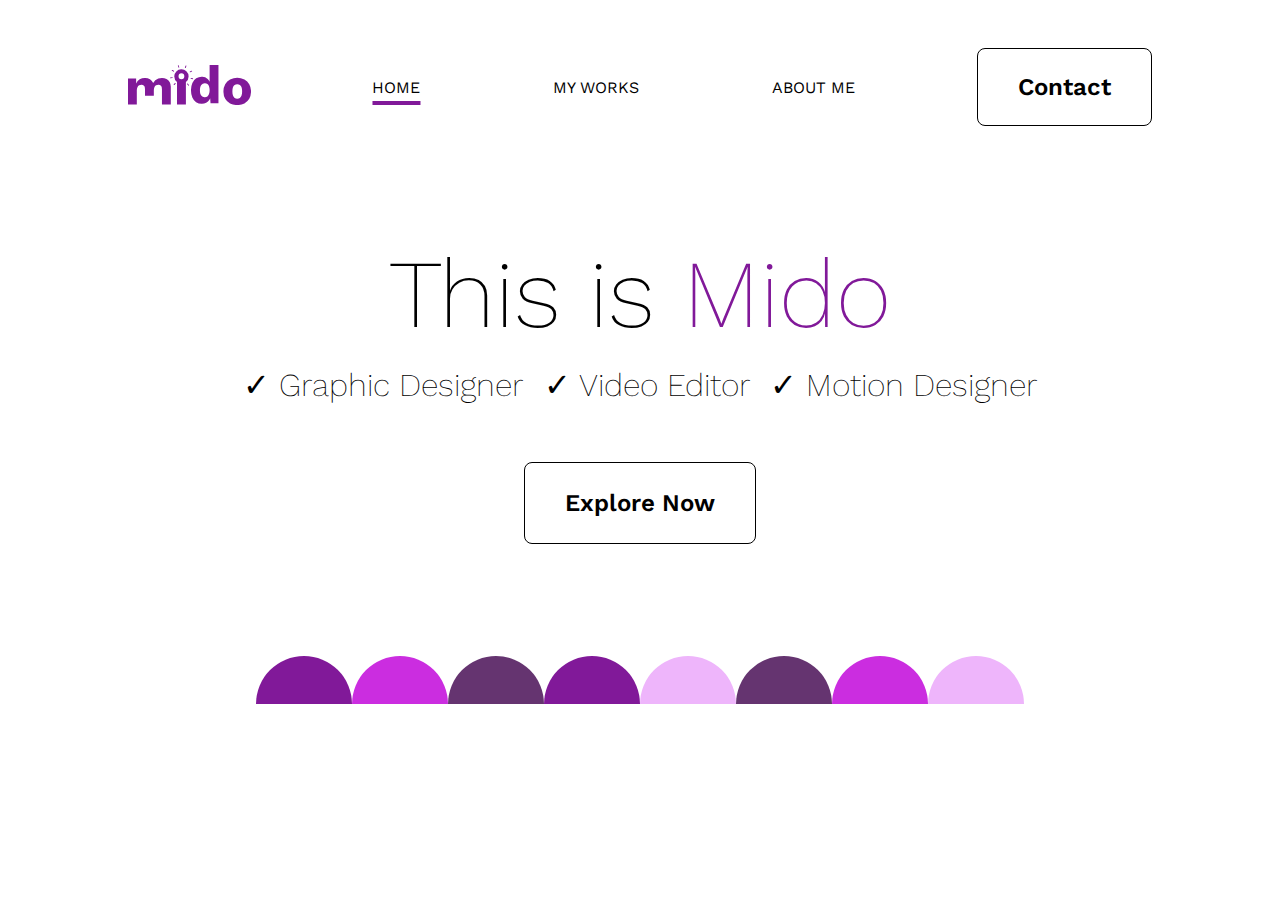
==== index.html @ 8ff6076d "Update index.html" ====
<!DOCTYPE html>
<html lang="en">
<head>
    <meta charset="UTF-8">
    <meta http-equiv="X-UA-Compatible" content="IE=edge">
    <meta name="viewport" content="width=device-width, initial-scale=1.0">
    <title>Welcome</title>

    <!-- Favicon -->

    <link rel="icon" type="image/x-icon" href="/mido-website/favicon/logo-favicon.ico">
    
    <!-- Stylesheet -->
    
    <link rel="stylesheet" href="style.css">

    <!-- Font -->

    <link rel="preconnect" href="https://fonts.googleapis.com">
    <link rel="preconnect" href="https://fonts.gstatic.com" crossorigin>
    <link href="https://fonts.googleapis.com/css2?family=Work+Sans:wght@100;200;300;400;600;700&display=swap" rel="stylesheet">

    <!-- JS -->


</head>
<body>

    <!-- Navigation Bar -->

    <header>
        <a href="/mido-website/index.html"><img class="web-logo" src="logo/logo-mido-color.svg" alt="Website logo"></a>
        <nav>
            <ul class="nav__links">
                <li><a class="active-nav" href="/mido-website/index.html">HOME</a></li>
                <li><a class="passive-nav" href="/mido-website/html/work.html">MY WORKS</a></li>
                <li><a class="passive-nav" href="/mido-website/html/about.html">ABOUT ME</a></li>
            </ul>
        </nav>
        <a class="contact-button-link" href="/mido-website/html/contact.html"><button class="contact-button">Contact</button></a>
        <img src="/mido-website/icon/bars-solid.svg" alt="Menu" id="menubutton" class="menu" onclick="toggleMenu()">
    </header>

    <!-- Dropdown Menu -->

    <div id="menulist" class="drop-down-menu">
        <div class="menu-link">
            <div class="menu-item"><a href="/mido-website/index.html">HOME</a></div>
            <div class="menu-item"><a href="/mido-website/html/work.html">MY WORKS</a></div>
            <div class="menu-item"><a href="/mido-website/html/about.html">ABOUT ME</a></div>
            <div class="menu-item"><a href="/mido-website/html/contact.html">CONTACT</a></div> 
        </div>
    </div>

    <!-- Main text -->
    
    <div class="main-body">
        <p class="first-line">This is <span class="mido">Mido</span></p>
        <div class="second-line">
            <p>&#10003; Graphic Designer</p>
            <p>&#10003; Video Editor</p>
            <p>&#10003; Motion Designer</p>
         </div>
         <div class="explore-container">
            <a href="/mido-website/html/work.html"><button class="explore-button">Explore Now</button></a>
        </div>
    </div>
    
    <!-- Animation -->
    
<div id="animation">
        <svg id="cr-1" xmlns="http://www.w3.org/2000/svg" viewBox="0 0 300 150"><path d="M1358.5,696h-300a150,150,0,0,1,300,0Z" transform="translate(-1058.5 -546)" fill="#811999"/></svg>
        <svg id="cr-2" xmlns="http://www.w3.org/2000/svg" viewBox="0 0 300 150"><path d="M1358.5,696h-300a150,150,0,0,1,300,0Z" transform="translate(-1058.5 -546)" fill="#CB2DE0"/></svg>
        <svg id="cr-3" xmlns="http://www.w3.org/2000/svg" viewBox="0 0 300 150"><path d="M1358.5,696h-300a150,150,0,0,1,300,0Z" transform="translate(-1058.5 -546)" fill="#653470"/></svg>
        <svg id="cr-4" xmlns="http://www.w3.org/2000/svg" viewBox="0 0 300 150"><path d="M1358.5,696h-300a150,150,0,0,1,300,0Z" transform="translate(-1058.5 -546)" fill="#811999"/></svg>
        <svg id="cr-5" xmlns="http://www.w3.org/2000/svg" viewBox="0 0 300 150"><path d="M1358.5,696h-300a150,150,0,0,1,300,0Z" transform="translate(-1058.5 -546)" fill="#EEB5FB"/></svg>
        <svg id="cr-6" xmlns="http://www.w3.org/2000/svg" viewBox="0 0 300 150"><path d="M1358.5,696h-300a150,150,0,0,1,300,0Z" transform="translate(-1058.5 -546)" fill="#653470"/></svg>
        <svg id="cr-7" xmlns="http://www.w3.org/2000/svg" viewBox="0 0 300 150"><path d="M1358.5,696h-300a150,150,0,0,1,300,0Z" transform="translate(-1058.5 -546)" fill="#CB2DE0"/></svg>
        <svg id="cr-8" xmlns="http://www.w3.org/2000/svg" viewBox="0 0 300 150"><path d="M1358.5,696h-300a150,150,0,0,1,300,0Z" transform="translate(-1058.5 -546)" fill="#EEB5FB"/></svg>
</div>

    <!-- JavaScript -->

    <script>

    // Dropdown Menu

      let menulist = document.getElementById("menulist");
      let menubutton = document.getElementById("menubutton");
      function toggleMenu(){
        menulist.classList.toggle("open-menu");
        menubutton.classList.toggle("toggled-button");
      }

    </script>

</body>
</html>
---- style.css ----
* {
    margin: 0;
    padding: 0;
    font-family: 'Work Sans', sans-serif;
}

/* Navigation Bar */

.web-logo {
    height: 2.5rem;
}

.contact-button {
    font-weight: 600;
    font-size: 1.5rem;
    color: black;
    padding: 1.5rem 2.5rem;
    border-radius: 0.5rem;
    border-style: solid;
    border-color: black;
    background: none;
    cursor: pointer;
    border-width: 0.1rem;
    transition: all 300ms ease-in;
}

.contact-button:hover {
    color: #811999;
    border-color: #811999;
    background: #F2E8F5;
}

.contact-button:active {
    color: #811999;
    border-color: #811999;
    background: #F2E8F5;
    opacity: 0.3;
}

header {
    display: flex;
    justify-content: space-between;
    align-items: center;
    padding: 3rem 10%;
    background-color: white;
}

.nav__links {
    list-style: none;
}

.nav__links li {
    display: inline-block;
    padding: 0 4rem;
}

.nav__links li a {
    color: black;
    text-decoration: none;
    text-decoration-color: #811999;
    font-size: 1rem;
    font-weight: 400;
    transition: all 200ms ease-in;
    opacity: 1;
}

.nav__links .passive-nav:hover {
    color: black;
    text-decoration: underline;
    text-decoration-thickness: 0.25rem;
    text-underline-offset: 0.5rem;
    text-decoration-color: #811999;
    opacity: 0.7;
}

.nav__links li a:active {
    color: black;
    text-decoration: underline;
    text-decoration-thickness: 0.25rem;
    text-underline-offset: 0.5rem;
    text-decoration-color: #811999;
    opacity: 0.2;
}

.nav__links li .active-nav {
    color: black;
    text-decoration: underline;
    text-decoration-thickness: 0.25rem;
    text-decoration-color: #811999;
    text-underline-offset: 0.5rem;
}

/* Dropdown Menu */

.menu {
    height: 2rem;
    display: none;
    cursor: pointer;
    opacity: 1;
    transition: opacity 200ms ease-in;
}

.menu.toggled-button {
    opacity: 0.3;
}

.drop-down-menu a {
    color: white;
    text-decoration: none;
    display: block;
    padding: 2rem 0;
    font-size: 1rem;
    font-weight: 400;
}

.drop-down-menu {
    background-color: #811999;
    color: white;
    position: fixed;
    right: 0; left: 0;
    display: block;
    max-height: 0rem;
    overflow: hidden;
    position: sticky;
    transition: max-height 500ms ease-in-out
}

.drop-down-menu.open-menu {
    max-height: 22rem;
}

.menu-link {
    display: none;
}

.menu-item a {
    width: 100%;
    padding-left: 10%;
    display: block;
}

.menu-item {
    background-color: #811999;
    color: white;
    transition: all 300ms ease-in;
    display: block;
    border-bottom: solid;
    border-bottom-color: #F2E8F5;
    border-bottom-width: 0.01rem;
}

.menu-item:hover {
    background-color: #F2E8F5;
}

.menu-item:active {
    background-color: #F2E8F5;
    opacity: 0.5;
}

.menu-item a:hover {
    color: #811999;
}

/* Main text - HOME  */

.main-body .first-line {
    font-weight: 200;
    font-size: 6rem;
    text-align: center;
    padding-top: 4rem;
    padding-bottom: 1rem;
    padding-left: 10%;
    padding-right: 10%;
    color: black;
}

.mido {
    color: #811999;
}

.second-line {
    display: flex;
    justify-content:center;
    padding-bottom: 2rem;
    padding-left: 10%;
    padding-right: 10%;
}

.second-line p {
    font-size: 2rem;
    font-weight: 200;
    padding-left: 1%;
    padding-right: 1%;
    padding-bottom: 1%;
    color: black;
    text-align: center;
}

.explore-container {
    display: flex;
    justify-content: center;
    padding-left: 10%;
    padding-right: 10%;
    padding-top: 1rem;
    padding-bottom: 5rem;
}

.explore-button {
    font-weight: 600;
    font-size: 1.5rem;
    line-height: 2rem;
    color: black;
    padding: 1.5rem 2.5rem;
    border-radius: 0.5rem;
    border-style: solid;
    border-color: black;
    background: none;
    cursor: pointer;
    transition: all 300ms ease-in;
    border-width: 0.1rem;
}

.explore-button:hover {
    color: #811999;
    border-color: #811999;
    background: #F2E8F5;
}

.explore-button:active {
    color: #811999;
    border-color: #811999;
    background: #F2E8F5;
    opacity: 0.3;
}

/* Animation */

#animation {
    display: flex;
    justify-content: center;
    padding-top: 2rem;
    padding-left: 20%;
    padding-right: 20%;
    padding-bottom: 10%;
}


#cr-1 {
    transform-origin: bottom center;
    animation: flip 1s ease-in-out infinite alternate;
    animation-delay: 700ms;
}

#cr-3 {
    transform-origin: bottom center;
    animation: flip 1s ease-in-out infinite alternate;
    animation-delay: 200ms;
}

#cr-5 {
    transform-origin: bottom center;
    animation: flip 1s ease-in-out infinite alternate;
    animation-delay: 300ms;
}

#cr-7 {
    transform-origin: bottom center;
    animation: flip 1s ease-in-out infinite alternate;
    animation-delay: 600ms;
}

#cr-2 {
    transform-origin: bottom center;
    animation: flip 1s ease-in-out infinite alternate;
    animation-delay: 400ms;
}

#cr-4 {
    transform-origin: bottom center;
    animation: flip 1s ease-in-out infinite alternate;
    animation-delay: 800ms;
}

#cr-6 {
    transform-origin: bottom center;
    animation: flip 1s ease-in-out infinite alternate;
    animation-delay: 1200ms;
}

#cr-8 {
    transform-origin: bottom center;
    animation: flip 1s ease-in-out infinite alternate;
    animation-delay: 1000ms;
}

@keyframes flip {
    from {transform: rotate3d(1,0,0,0);}
    to { transform: rotate3d(1,0,0,180deg);}
}

/* Main text - ABOUT ME */

.about-me {
    display: flex;
    justify-content: center;
    flex-direction: column;
    padding-top: 4rem;
    padding-left: 10%;
    padding-right: 10%;
}

.profile {
    display: flex;
    justify-content: center;
    padding-bottom: 2rem;
}
.profile img {
    height: 10rem;
}

.intro {
    display: flex;
    flex-direction: column;
    justify-content: center;
    padding: 0rem 10%;
}

.skill-logo {
    display: flex;
    flex-wrap: wrap;
    justify-content: center;
    padding-top: 1rem;
    padding-bottom: 2rem;
    padding-left: 10%;
    padding-right: 10%;
}

.skill-logo img {
    height: 3rem;
    padding: 0.5rem 0.5rem;
}

.intro-text-container p {
    font-size: 1.2rem;
    font-weight: 300;
    line-height: 1.8rem;
    text-align: center;
}

/* Brand work with */

.brand-line {
    text-align: center;
    font-size: 1.5rem;
    font-weight: 700;
    color: black;
    padding-top: 0.2rem;
    padding-bottom: 0.2rem;
    padding-left: 10%;
    padding-right: 10%;
 }

 .break-line {
    background-color: rgb(205, 205, 205);
    width: 90%;
    height: 0px;
 }
 .line {
    display: flex;
    justify-content: center;
    padding-left: 10%;
    padding-right: 10%;
    padding-top: 1rem;
    padding-bottom: 1rem;
 }

 .brand-work-with {
    display: flex;
    flex-wrap: wrap;
    justify-content: center;
    vertical-align: middle;
    padding: 0.5rem 10%;
    margin-bottom: 5%;
 }

 .logo-1 img {
    height: 1.5rem;
    vertical-align: middle;
 }
 .logo-2 img {
    height: 1.5rem;
    vertical-align: middle;
 }
 .logo-3 img {
    height: 1.5rem;
    vertical-align: middle;
 }
 .logo-4 img {
    height: 2.5rem;
    vertical-align: middle;
 }
 .logo-5 img {
    height: 2rem;
    vertical-align: middle;
 }
 .logo-6 img {
    height: 3.3rem;
    vertical-align: middle;
 }
 .logo-7 img {
    height: 1.8rem;
    vertical-align: middle;
 }
 .logo-8 img {
    height: 1rem;
    vertical-align: middle;
 }
 .logo-9 img {
    height: 1.5rem;
    vertical-align: middle;
 }
 .logo-10 img {
    height: 1.6rem;
    vertical-align: middle;
 }
 .logo-11 img {
    height: 1.8rem;
    vertical-align: middle;
 }
 .logo-12 img {
    height: 2.5rem;
    vertical-align: middle;
 }
 .logo-13 img {
    height: 3rem;
    vertical-align: middle;
 }
 .logo-14 img {
    height: 2.2rem;
    vertical-align: middle;
 }
 .logo-15 img {
    height: 3rem;
    vertical-align: middle;
 }
 .logo-16 img {
    height: 1.5rem;
    vertical-align: middle;
 }
 .logo-17 img {
    height: 2rem;
    vertical-align: middle;
 }
 .logo-17a img {
   height: 1.5rem;
   vertical-align: middle;
}
 .logo-18 img {
    height: 1.8rem;
    vertical-align: middle;
 }
 .logo-19 img {
    height: 3rem;
    vertical-align: middle;
 }
 .logo-20 img {
    height: 2.5rem;
    vertical-align: middle;
 }
 .logo-21 img {
    height: 3.5rem;
    vertical-align: middle;
 }
 .logo-21a img {
   height: 4rem;
   vertical-align: middle;
}
 .logo-22 img {
    height: 2.8rem;
    vertical-align: middle;
 }

 

 .brand-work-with div {
    padding: 2rem 2rem;
    white-space: nowrap;
    text-align: center;
 }

 .helper {
        display: inline-block;
        height: 100%;
        vertical-align: middle;
 }

/* Main text - CONTACT */
.contact-cta {
    text-align: center;
    font-size: 3rem;
    font-weight: 700;
    padding-top: 3rem;
}

.contact-container {
    display: flex;
    flex-wrap: wrap;
    justify-content: center;
    padding: 2rem 10%;
    
}
.contact-mail, .contact-linkedin {
    padding-top: 1rem;
    padding-bottom: 2rem;
    padding-left: 1rem;
    padding-right: 1rem;
}

.contact-mail-link, .contact-linkedin-link {
    text-decoration: none;
}

.contact-mail-button, .contact-linkedin-button {
    display: inline-flex;
    font-size: 1.5rem;
    font-weight: 300;
    background-color: transparent;
    color: black;
    border-color: black;
    border-width: 0.1rem;
    border-style: solid;
    border-radius: 0.5rem;
    padding: 1.5rem 1.5rem;
    cursor: pointer;
    transition: all 300ms ease-in;
}

.contact-mail-button:hover, .contact-linkedin-button:hover {
    background-color: #F2E8F5;
    color: #811999;
    border-color: #811999;
}

.contact-mail-button:active, .contact-linkedin-button:active {
    background-color: #F2E8F5;
    color: #811999;
    border-color: #811999;
    opacity: 0.3;
}

.mail-contact-icon {
    height: 2rem;
    display: inline-block;
    vertical-align: middle;
    padding-right: 0.8rem;
}

.linkedin-contact-icon {
    height: 2rem;
    display: inline-block;
    vertical-align: middle;
    padding-right: 0.8rem;
    
}

/* Animation Contact */
 
#animation-contact {
    display: flex;
    justify-content: center;
    padding-top: 2rem;
    padding-left: 20%;
    padding-right: 20%;
    padding-bottom: 10%;
 }

 #cr-1-contact {
    transform-origin: center;
    animation: flip2 1s ease-in-out infinite alternate;
    animation-delay: 1200ms;
 }

 #cr-3-contact {
    transform-origin: center;
    animation: flip2 1s ease-in-out infinite alternate;
    animation-delay: 200ms;
 }

 #cr-5-contact {
    transform-origin: center;
    animation: flip2 1s ease-in-out infinite alternate;
    animation-delay: 300ms;
 }

 #cr-7-contact {
    transform-origin: center;
    animation: flip2 1s ease-in-out infinite alternate;
    animation-delay: 600ms;
 }

 #cr-2-contact {
    transform-origin: center;
    animation: flip2 1s ease-in-out infinite alternate;
    animation-delay: 400ms;
 }

 #cr-4-contact {
    transform-origin: center;
    animation: flip2 1s ease-in-out infinite alternate;
    animation-delay: 800ms;
 }

 #cr-6-contact {
    transform-origin: center;
    animation: flip2 1s ease-in-out infinite alternate;
    animation-delay: 1400ms;
 }

 #cr-8-contact {
    transform-origin: center;
    animation: flip2 1s ease-in-out infinite alternate;
    animation-delay: 1000ms;
 }

 @keyframes flip2 {
    from {transform: rotate3d(1,0,0,0);}
    to { transform: rotate3d(1,0,0,180deg);}
 }

 

 /* Main text - MY WORKS */

 .work-section {
    display: flex;
    flex-wrap: wrap;
    justify-content: center;
    padding: 5% 10%;
 }

 .design-bar {
    display: flex;
    flex-direction: column;
    justify-content: space-between;
    flex-wrap: wrap;
    padding: 0 10%;
    padding-bottom: 2rem;
 }
 .design-bar-container {
    display: flex;
    flex-direction: row;
    flex-wrap: wrap;
    justify-content: space-between;
    vertical-align: middle;
 }

 .design-bar-container a {
    text-decoration: none;
 }

 .design-bar-title span {
    font-size: 1.5rem;
    font-weight: 600;
    color: #811999;
    display: inline-block;
    padding-top: 1rem;
    margin-bottom: 1rem;
    cursor: pointer;
    transition: all 300ms ease-in;
 }

 .design-bar-title span:hover {
    transform: translateX(0.5rem);
 }

 .design-bar-title span:active {
    opacity: 0.3;
 }

 .design-bar-title a {
    text-decoration: none;
 }

 .design-button {
    display: flex;
    flex-direction: row;
    align-items: center;
    font-size: 1.5rem;
    font-weight: 400;
    color: #000000;
    padding: 2rem 2rem;
    border: 0.1rem solid black;
    border-radius: 0.5rem;
    background-color: transparent;
    cursor: pointer;
    transition: all 300ms ease-in;
 }

 .design-button:hover {
    border: 0.1rem solid #811999;
    background-color: #F2E8F5;
    color: #811999;
 }

 .design-button:active {
    opacity: 0.3;
 }

 .img-video {
    width: 4rem;
    padding: 0.5rem;
    padding-right: 1.5rem;
 }

 .img-image {
    width: 3.5rem;
    padding: 0.2rem;
    padding-right: 1.5rem;
 }

 .design-bar-filter {
    display: flex;
    flex-direction: row;
    flex-wrap: wrap;
    justify-content: flex-start;
 }

 .design-bar-filter button {
    border: 0.1rem solid #000000;
    border-radius: 0.5rem;
    font-size: 1rem;
    font-weight: 400;
    color: black;
    background-color: transparent;
    padding: 0.5rem 0.5rem;
    margin-right: 0.5rem;
    margin-top: 0rem;
    margin-bottom: 0.5rem;
    cursor: pointer;
    transition: all 300ms ease-in;
 }

 .design-bar-filter button:hover {
    border: 0.1rem solid #811999;
    color: #811999;
    background-color: #F2E8F5;
 }

 .design-bar-filter button:active {
    border: 0.1rem solid #811999;
    color: #811999;
    background-color: #F2E8F5;
    opacity: 0.3;
 }

 .design-bar-more a {
    text-decoration: none;
    color: #000000;
 }

 .design-bar-more {
    padding-top: 1rem;
    font-size: 1rem;
    font-weight: 600;
    color: #000000;
    cursor: pointer;
    transition: all 300ms ease-in;
 }

 .design-bar-more a:hover {
    font-size: 1rem;
    font-weight: 600;
    color: #811999;
 }

 .design-bar-more a:active {
    font-size: 1rem;
    font-weight: 600;
    color: #811999;
    opacity: 0.3;
 }

 .design-line {
    padding-left: 10%;
    padding-top: 1rem;
    padding-bottom: 1rem;
 }

 .design-break-line {
    background-color: rgb(205, 205, 205);
    width: 89%;
    height: 0px;
 }




 /* Grid */

 .card-wrapper {
    display: grid;
    grid-template-columns: repeat(auto-fit,minmax(18rem,1fr));
    gap: 1.5rem;
    padding: 1rem 10%;
    margin-bottom: 5%;
 }

.card-template {
    display: flex;
    flex-direction: column;
    background-color: white;
    border-radius: 0.5rem;
    box-shadow: 1px 1px 8px rgba(0, 0, 0, 0.1);
    transition: all 300ms ease-in;
    width: 100%;
}

.card-template:hover {
    transform-origin: center bottom;
    transform: translateY(-0.5rem)
}

.card-img img {
    width: 100%;
    border-radius: 0.5rem 0.5rem 0 0;
}

.card-text p {
    text-align: center;
    font-size: 1rem;
    font-weight: 400;
    color: black;
    line-height: 1.5rem;
    padding: 1rem 1rem;
}

.card-button {
    display: flex;
    justify-content: center;
    padding: 0.5rem 0;
    margin-bottom: 0.5rem;
}

 .card-button button {
    font-size: 0.8rem;
    font-weight: 600;
    border: 0.1rem solid #000000;
    color: #000000;
    border-radius: 0.5rem;
    padding: 0.5rem 0.5rem;
    background-color: white;
    cursor: pointer;
    margin-bottom: 1rem;
    transition: all 300ms ease-in;
 }

 .card-button button:hover {
    border: 0.1rem solid #811999;
    color: #811999;
    background-color: #F2E8F5;
 }

 .card-button button:active {
    border: 0.1rem solid #811999;
    color: #811999;
    background-color: #F2E8F5;
    opacity: 0.3;
 }

 /* Modal box */

 .modal {
    position: fixed;
    top: 0;
    height: 100vh;
    width: 100vw;
    background-color: white;
    transform: translateY(100%);
    transition: all 300ms ease-in;
    overflow: auto;
    
 }

 .modal-popup {
    transform: translateY(5%);
    
 }

 .modal-inner {
    display: flex;
    flex-direction: column;
    width: 100%;
    height: auto;
    background-color:white;
    position: relative;
    top: 0;
    margin: auto;
 }

 .close-button-container {
    background-color: #f0f0f0;
    position: fixed;
    top: 0;
    right: 0;
    left: 0;
    height: 5%;
    width: auto;
    display: flex;
    justify-content: end;
    vertical-align: middle;
    transform: translateY(-100%);
    transition: all 300ms ease-in;
 }

 .close-button-container-open {
    transform: translateY(0);
 }

 .close-button-container button {
    border: none;
    font-size: 4vh;
    padding: 0rem 2rem;
    background-color: rgb(220, 220, 220);
    cursor: pointer;
 }

 .close-button-container button:hover {
    opacity: 0.5;
 }


 





 /* Design projects */

 .project-description {
    display: flex;
    flex-direction: column;
    justify-content: center;
    align-items: center;
    padding: 1rem 2rem;
 }

 .project-description h1 {
    font-size: 1.5rem;
    font-weight: 600;
    line-height: 1.8rem;
    color: #000000;
    text-align: center;
    padding: 1rem 10%;
 }

 .project-description p {
    font-size: 1rem;
    font-weight: 400;
    text-align: center;
    color: #000000;
    line-height: 1.5rem;
    padding: 0rem 10%;
 }

 .project-description a {
    color: #000000;
 }

 .project-description a:active {
    color: #811999;
 }

 .project-brand {
    padding: 2rem 10%;
    padding-bottom: 0rem;
    display: flex;
    flex-direction: row;
    flex-wrap: wrap;
    justify-content: center;
 }

 .product-line {
    display: flex;
    justify-content: center;
    padding: 1rem 1rem;
 }

 .product-break-line {
    background-color: rgb(205, 205, 205);
    width: 80%;
    height: 0px;
 }

 .project-d {
    display: flex;
    flex-direction: column;
    align-items: center;
    margin-bottom: 5rem;
 }

 .project-d div {
    display: flex;
    justify-content: center;
    padding: 1% 0;
 }

 .project-d img {
    height: 80%;
    width: 70%;
    object-fit: contain;
    object-position: center;
 }

 /* brand logos */

 .digivault {
    height: 2.5vh;
 }
 .eqonex {
    height: 3.5vh;
 }
.moh {
   height: 6.5vh;
   padding-right: 2rem;
}
.astrazeneca {
   height: 4vh;
}
.thienanphuquoc {
   height: 8vh;
}
.irnews {
   height: 5vh;
}
.achilleus {
   height: 4vh;
}
.techcombank {
   height: 6vh;
}
.talentgen {
   height: 7vh;
}
.acb {
   height: 3.5vh;
   padding-right: 2rem;
}
.sunlife {
   height: 3.5vh;
}
.shopee {
   height: 5.5vh;
}
.ajinomoto {
   height: 6.5vh;
}
.grab {
   height: 4.5vh;
}
.sanofi {
   height: 3.5vh;
}
.biooil {
   height: 7vh;
}
.sixdo {
   height: 3vh;
}
.eton {
   height: 3vh;
}
.mirror {
   height: 5vh;
}
.aeon {
   height: 4vh;
}
.vnhrawards {
   height: 5vh;
}
.buzzmetrics {
   height: 4vh;
}
.trinity {
   height: 9vh;
}

.project-v {
   padding: 0 20%;
   padding-bottom: 3rem;
}

.project-v div {
   margin-bottom: 5%;
}
























/* Mobile Responsive */

@media(max-width: 1185px) {
    .menu {
        height: 2rem;
        display: inline-block;
    }  
    .contact-button {
        display: none;
    }
    .nav__links {
        display: none;
    }
    .menu-link {
        display: block;
    }

}

@media(max-width: 1000px) {
    .second-line {
        display: flex;
        flex-wrap: wrap;
        flex-direction: column;
        justify-content: space-between;
        padding-bottom: 3%;
        padding-left: 10%;
        padding-right: 10%;
    }
}

@media(max-width: 768px) {
    
}



@media(max-width: 628px) {
    #animation {
        padding-top: 2rem;
        padding-left: 10%;
        padding-right: 10%;
    }
    #animation-contact {
        padding-top: 2rem;
        padding-left: 10%;
        padding-right: 10%;
    }
}

@media(max-width: 576px) {
    #animation {
        padding-top: 0.5rem;
        padding-bottom: 30%;
    }
    #animation-contact {
        padding-top: 0.5rem;
        padding-bottom: 30%;
    }
    .contact-parent {
        scale: 75%;
        translate: 0 0;
    }

}

@media(max-width: 350px) {
    .contact-parent {
        scale: 50%;
        translate: 0 -20%;
    }
    .card-wrapper {
        grid-template-columns: repeat(auto-fit,minmax(12rem,1fr));
     }  
}
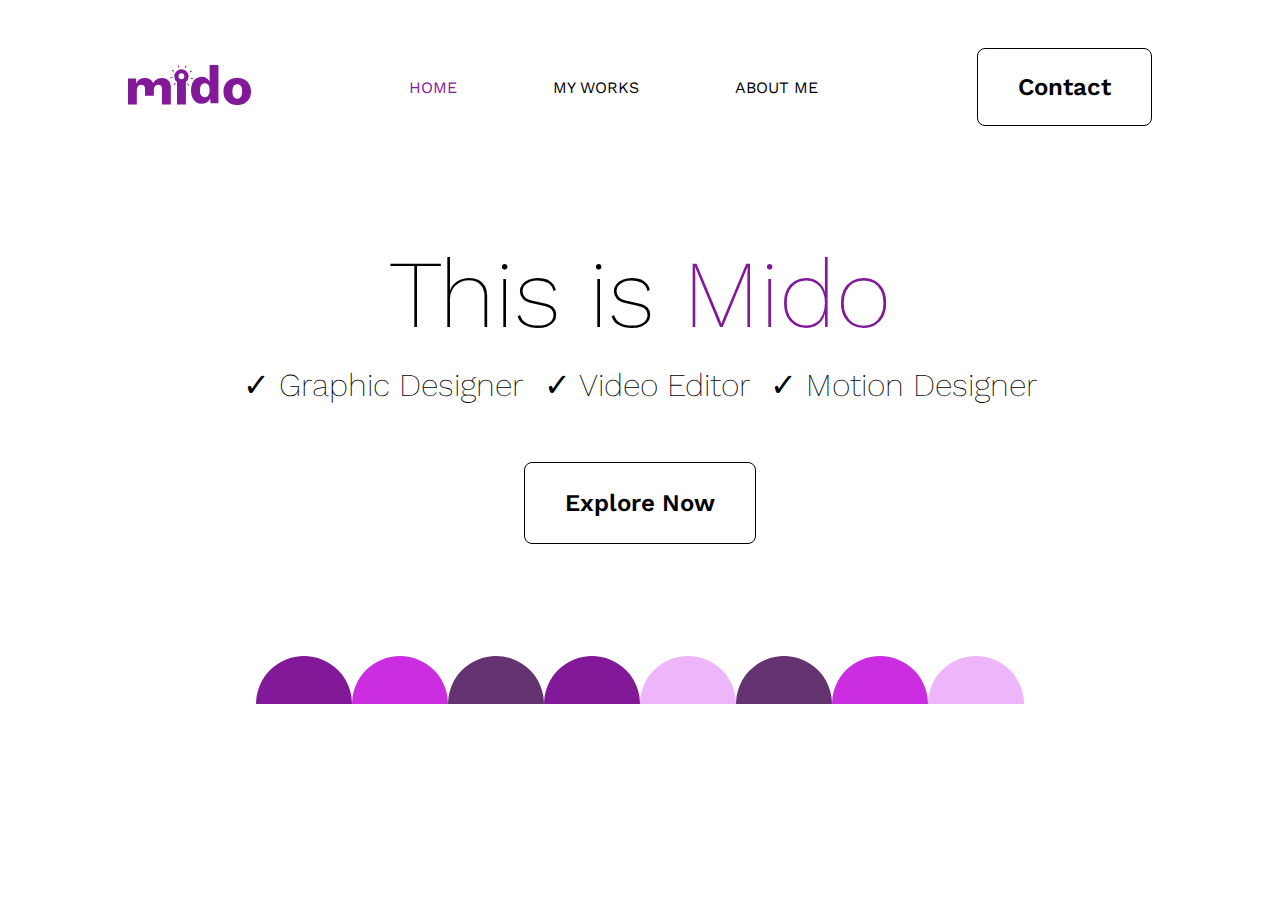
==== commit 21acf2bd: "Add files via upload" ====
--- a/index.html
+++ b/index.html
@@ -6,9 +6,35 @@
     <meta name="viewport" content="width=device-width, initial-scale=1.0">
     <title>Welcome</title>
 
+    <!-- Website thumbnail -->
+
+    <!-- HTML Meta Tags -->
+    <title>This is Mido</title>
+    <meta name="description" content="Hi! I'm Nguyễn Minh Đông, aka Mido. Check out my portfolio now!">
+
+    <!-- Google / Search Engine Tags -->
+    <meta itemprop="name" content="This is Mido">
+    <meta itemprop="description" content="Hi! I'm Nguyễn Minh Đông, aka Mido. Check out my portfolio now!">
+    <meta itemprop="image" content="http://nguyenminhdong.com/avatar/website-thumbnail.png">
+
+    <!-- Facebook Meta Tags -->
+    <meta property="og:url" content="nguyenminhdong.com">
+    <meta property="og:type" content="website">
+    <meta property="og:title" content="This is Mido">
+    <meta property="og:description" content="Hi! I'm Nguyễn Minh Đông, aka Mido. Check out my portfolio now!">
+    <meta property="og:image" content="http://nguyenminhdong.com/avatar/website-thumbnail.png">
+
+    <!-- Twitter Meta Tags -->
+    <meta name="twitter:card" content="summary_large_image">
+    <meta name="twitter:title" content="This is Mido">
+    <meta name="twitter:description" content="Hi! I'm Nguyễn Minh Đông, aka Mido. Check out my portfolio now!">
+    <meta name="twitter:image" content="http://nguyenminhdong.com/avatar/website-thumbnail.png">
+
+    <!-- Meta Tags Generated via http://heymeta.com -->
+
     <!-- Favicon -->
 
-    <link rel="icon" type="image/x-icon" href="/mido-website/favicon/logo-favicon.ico">
+    <link rel="icon" type="image/x-icon" href="favicon/logo-favicon.ico">
     
     <!-- Stylesheet -->
     
@@ -22,33 +48,30 @@
 
     <!-- JS -->
 
-
 </head>
 <body>
 
     <!-- Navigation Bar -->
 
     <header>
-        <a href="/mido-website/index.html"><img class="web-logo" src="logo/logo-mido-color.svg" alt="Website logo"></a>
+        <a href="/"><img class="web-logo" src="logo/logo-mido-color.svg" alt="Website logo"></a>
         <nav>
-            <ul class="nav__links">
-                <li><a class="active-nav" href="/mido-website/index.html">HOME</a></li>
-                <li><a class="passive-nav" href="/mido-website/html/work.html">MY WORKS</a></li>
-                <li><a class="passive-nav" href="/mido-website/html/about.html">ABOUT ME</a></li>
-            </ul>
+            <a class="active-nav" href="/">HOME</a>
+            <a class="passive-nav" href="html/work.html">MY WORKS</a>
+            <a class="passive-nav" href="html/about.html">ABOUT ME</a>
         </nav>
-        <a class="contact-button-link" href="/mido-website/html/contact.html"><button class="contact-button">Contact</button></a>
-        <img src="/mido-website/icon/bars-solid.svg" alt="Menu" id="menubutton" class="menu" onclick="toggleMenu()">
+        <a class="contact-button-link" href="html/contact.html"><button class="contact-button">Contact</button></a>
+        <img src="icon/bars-solid.svg" alt="Menu" id="menubutton" class="menu" onclick="toggleMenu()">
     </header>
 
     <!-- Dropdown Menu -->
 
     <div id="menulist" class="drop-down-menu">
         <div class="menu-link">
-            <div class="menu-item"><a href="/mido-website/index.html">HOME</a></div>
-            <div class="menu-item"><a href="/mido-website/html/work.html">MY WORKS</a></div>
-            <div class="menu-item"><a href="/mido-website/html/about.html">ABOUT ME</a></div>
-            <div class="menu-item"><a href="/mido-website/html/contact.html">CONTACT</a></div> 
+            <div class="menu-item"><a href="/">HOME</a></div>
+            <div class="menu-item"><a href="html/work.html">MY WORKS</a></div>
+            <div class="menu-item"><a href="html/about.html">ABOUT ME</a></div>
+            <div class="menu-item"><a href="html/contact.html">CONTACT</a></div> 
         </div>
     </div>
 
@@ -62,13 +85,13 @@
             <p>&#10003; Motion Designer</p>
          </div>
          <div class="explore-container">
-            <a href="/mido-website/html/work.html"><button class="explore-button">Explore Now</button></a>
+            <a href="html/work.html"><button class="explore-button">Explore Now</button></a>
         </div>
     </div>
     
     <!-- Animation -->
     
-<div id="animation">
+    <div id="animation">
         <svg id="cr-1" xmlns="http://www.w3.org/2000/svg" viewBox="0 0 300 150"><path d="M1358.5,696h-300a150,150,0,0,1,300,0Z" transform="translate(-1058.5 -546)" fill="#811999"/></svg>
         <svg id="cr-2" xmlns="http://www.w3.org/2000/svg" viewBox="0 0 300 150"><path d="M1358.5,696h-300a150,150,0,0,1,300,0Z" transform="translate(-1058.5 -546)" fill="#CB2DE0"/></svg>
         <svg id="cr-3" xmlns="http://www.w3.org/2000/svg" viewBox="0 0 300 150"><path d="M1358.5,696h-300a150,150,0,0,1,300,0Z" transform="translate(-1058.5 -546)" fill="#653470"/></svg>
@@ -77,7 +100,7 @@
         <svg id="cr-6" xmlns="http://www.w3.org/2000/svg" viewBox="0 0 300 150"><path d="M1358.5,696h-300a150,150,0,0,1,300,0Z" transform="translate(-1058.5 -546)" fill="#653470"/></svg>
         <svg id="cr-7" xmlns="http://www.w3.org/2000/svg" viewBox="0 0 300 150"><path d="M1358.5,696h-300a150,150,0,0,1,300,0Z" transform="translate(-1058.5 -546)" fill="#CB2DE0"/></svg>
         <svg id="cr-8" xmlns="http://www.w3.org/2000/svg" viewBox="0 0 300 150"><path d="M1358.5,696h-300a150,150,0,0,1,300,0Z" transform="translate(-1058.5 -546)" fill="#EEB5FB"/></svg>
-</div>
+    </div>
 
     <!-- JavaScript -->
 
@@ -87,12 +110,11 @@
 
       let menulist = document.getElementById("menulist");
       let menubutton = document.getElementById("menubutton");
-      function toggleMenu(){
+      function toggleMenu() {
         menulist.classList.toggle("open-menu");
         menubutton.classList.toggle("toggled-button");
       }
-
     </script>
 
 </body>
-</html>
+</html>--- a/style.css
+++ b/style.css
@@ -45,26 +45,49 @@
     background-color: white;
 }
 
-.nav__links {
-    list-style: none;
-}
-
-.nav__links li {
-    display: inline-block;
-    padding: 0 4rem;
-}
-
-.nav__links li a {
+header nav {
+   display: flex;
+   flex-direction: row;
+   justify-content: space-between;
+   gap: 6rem;
+}
+
+header nav a {
     color: black;
     text-decoration: none;
-    text-decoration-color: #811999;
+    position: relative;
     font-size: 1rem;
     font-weight: 400;
-    transition: all 200ms ease-in;
-    opacity: 1;
-}
-
-.nav__links .passive-nav:hover {
+}
+
+nav a::after {
+   content: "";
+    background-color: #811999;
+    position: absolute;
+    width: 0;
+    height: 0.2rem;
+    left: 0;
+    bottom: -0.5rem;
+    transform-origin: center;
+    transition: ease-in-out 300ms;
+}
+
+nav a:hover:after {
+   width: 100%;
+}
+
+header nav a.active-nav {
+   color: #811999;
+}
+
+header nav.passive-nav {
+   color: #000000;
+}
+
+
+
+
+/* .nav__links .passive-nav:hover {
     color: black;
     text-decoration: underline;
     text-decoration-thickness: 0.25rem;
@@ -88,7 +111,7 @@
     text-decoration-thickness: 0.25rem;
     text-decoration-color: #811999;
     text-underline-offset: 0.5rem;
-}
+} */
 
 /* Dropdown Menu */
 
@@ -1097,28 +1120,6 @@
 }
 
 
-
-
-
-
-
-
-
-
-
-
-
-
-
-
-
-
-
-
-
-
-
-
 /* Mobile Responsive */
 
 @media(max-width: 1185px) {
@@ -1129,7 +1130,7 @@
     .contact-button {
         display: none;
     }
-    .nav__links {
+    header nav {
         display: none;
     }
     .menu-link {
@@ -1149,12 +1150,6 @@
         padding-right: 10%;
     }
 }
-
-@media(max-width: 768px) {
-    
-}
-
-
 
 @media(max-width: 628px) {
     #animation {
